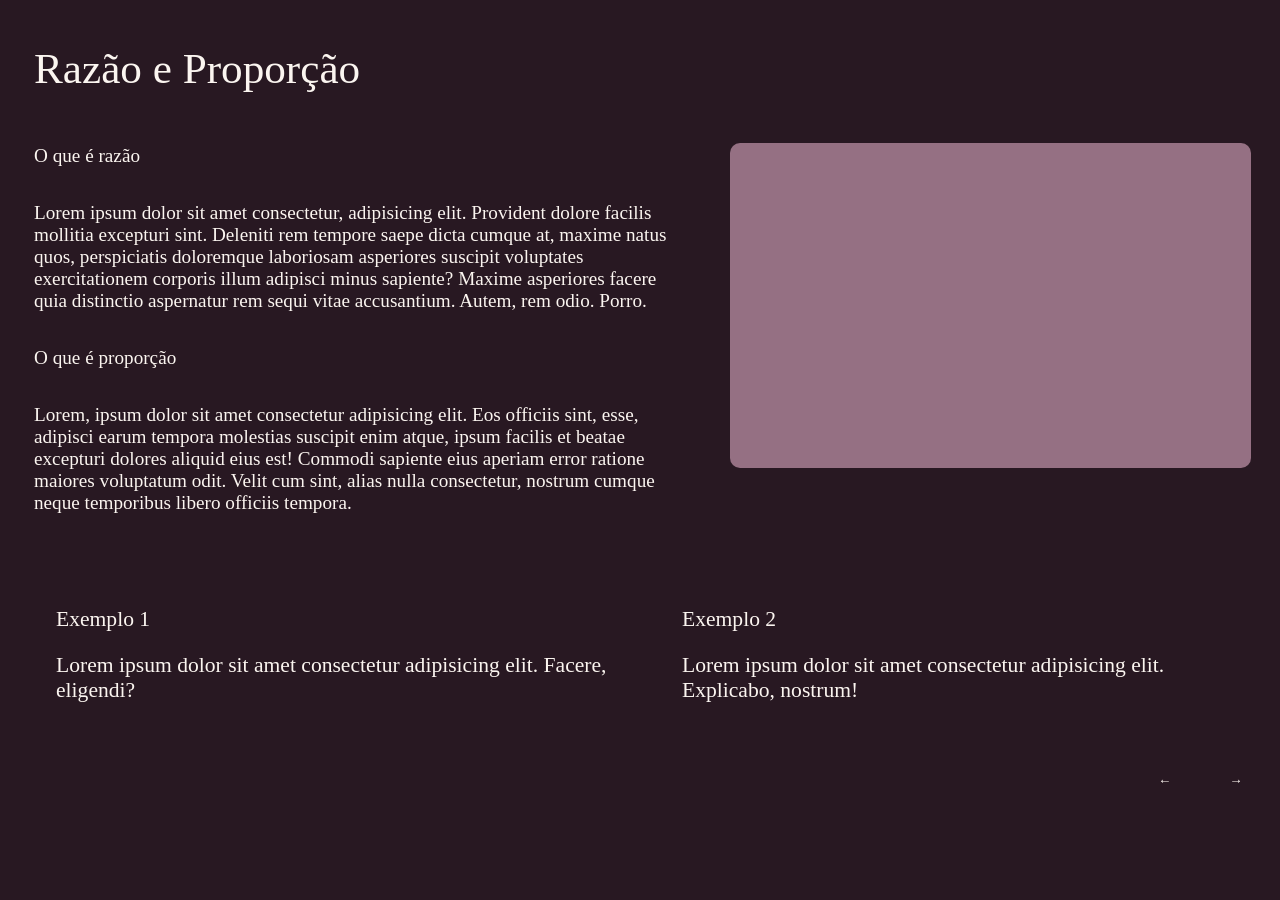
==== pag1.html @ 5d97a4cf "arrumei as margens do segundo slide" ====
<!DOCTYPE html>
<html lang="pt-br">
<head>
    <meta charset="UTF-8">
    <meta name="viewport" content="width=device-width, initial-scale=1.0">
    <title>Página 1</title>
    <link rel="stylesheet" href="style-pag1.css">
</head>
<body>
    <div class="container-all">
        <main class="main">

            <section class="container">
                <h1 class="texto" id="titulo">Razão e Proporção</h1>

                <h2 class="texto" id="subtitulo-1">O que é razão</h2>

                <p class="texto" id="razao">
                    Lorem ipsum dolor sit amet consectetur, adipisicing elit. Provident dolore facilis mollitia excepturi sint. Deleniti rem tempore saepe dicta cumque at, maxime natus quos, perspiciatis doloremque laboriosam asperiores suscipit voluptates exercitationem corporis illum adipisci minus sapiente? Maxime asperiores facere quia distinctio aspernatur rem sequi vitae accusantium. Autem, rem odio. Porro.
                </p>

                <h2 class="texto" id="substitulo-2">O que é proporção</h2>

                <p class="texto" id="razao">
                    Lorem, ipsum dolor sit amet consectetur adipisicing elit. Eos officiis sint, esse, adipisci earum tempora molestias suscipit enim atque, ipsum facilis et beatae excepturi dolores aliquid eius est! Commodi sapiente eius aperiam error ratione maiores voluptatum odit. Velit cum sint, alias nulla consectetur, nostrum cumque neque temporibus libero officiis tempora.
                </p>
            </section>

            <div class="imagem">
                
            </div>
        </main>

        <section class="exemplos">
            <div class="exemplo" id="exemplo-1">
                <p class="caixa-ex">Exemplo 1</p>

                <p class="caixa-ex">
                    Lorem ipsum dolor sit amet consectetur adipisicing elit. Facere, eligendi?
                </p>
            </div>

            <div class="exemplo" id="exemplo-2">
                <p class="caixa-ex">Exemplo 2</p>

                <p class="caixa-ex">
                    Lorem ipsum dolor sit amet consectetur adipisicing elit. Explicabo, nostrum!
                </p>
            </div>
        </section>

        <footer class="btn-container">
            <button id="esquerda">
                ←
            </button>

            <button id="direita">
                →
            </button>

        </footer>
    </div>

    <script src="script-pag1.js"></script>
</body>
</html>
---- style-pag1.css ----
:root {
    --bege: #c59c79;
    --vermelho: #48192e;
    --vinho: #281822;
    --rosa: #957083;
    --branco: #fbf5f0;
}

html, body {
    max-height: 100vh;
    height: 98vh;

    margin-left: 17px;

    background-color: var(--vinho);

    color: var(--branco);
}

.container-all {
    height: 92%;
}

.main {
    display: flex;
    flex-direction: row;
}

#titulo {
    font-size: 2.7em;
}

.texto {
    font-family: "Playfair", serif;
    font-weight: 90;
    font-optical-sizing: auto;
    font-style: normal;
    font-variation-settings:
        "wdth" 100;
    font-size: larger;
}

.container {
    display: flex;
    justify-content: flex-start;
    align-items: flex-start;
    flex-direction: column;
    width: 60%;
}

.imagem {
    background-color: var(--rosa);
    height: 325px;
    width: 600px;
    margin-top: 135px;
    margin-left: 50px;
    margin-right: 1.7%;
    border-radius: 10px;
}

.exemplos {
    display: flex;
    justify-content: center;
    flex-direction: row;
    margin-top: 50px;
    margin-right: 1.7%;
    gap: 35px;
    font-size: large;
}

.exemplo {
    border: 2px solid transparent;
    width: 50%;
    padding: 0 2px 0 20px;
    border-radius: 15px;
}

.caixa-ex {
    font-size: 1.2em;
}

#exemplo-1 {
    background:
        linear-gradient(var(--vermelho)) padding-box,
        linear-gradient(90deg, var(--bege), var(--vermelho)) border-box;
}

#exemplo-2 {
    background:
        linear-gradient(var(--vermelho)) padding-box,
        linear-gradient(90deg, var(--vermelho), var(--bege)) border-box;
}

.btn-container {
    display: flex;
    justify-content: flex-end;
    align-content: flex-end;

    margin-right: 0.3%;

    gap: 0.5%;

    margin-top: 31.5px;
}

#direita {
    height: 45px;
    width: 65px;

    color: var(--branco);

    cursor: pointer;
    border: 2px solid transparent;
    border-radius: 10px;
    background:
        linear-gradient(var(--vermelho)) padding-box,
        linear-gradient(90deg, var(--vermelho), var(--bege)) border-box;
    
    transition: 500ms;
}

#esquerda {
    height: 45px;
    width: 65px;

    color: var(--branco);

    cursor: pointer;
    border: 2px solid transparent;
    border-radius: 10px;
    background:
        linear-gradient(var(--vermelho)) padding-box,
        linear-gradient(90deg, var(--bege), var(--vermelho)) border-box;
    
    transition: 500ms;
}

#direita:hover {
    transform: scale(1.03);
    transition: 500ms;
    background:
        linear-gradient(var(--vinho)) padding-box,
        linear-gradient(90deg, var(--vermelho), var(--bege)) border-box;

}

#esquerda:hover {
    transform: scale(1.03);
    transition: 500ms;
    background:
        linear-gradient(var(--vinho)) padding-box,
        linear-gradient(90deg, var(--bege), var(--bege)) border-box;

}
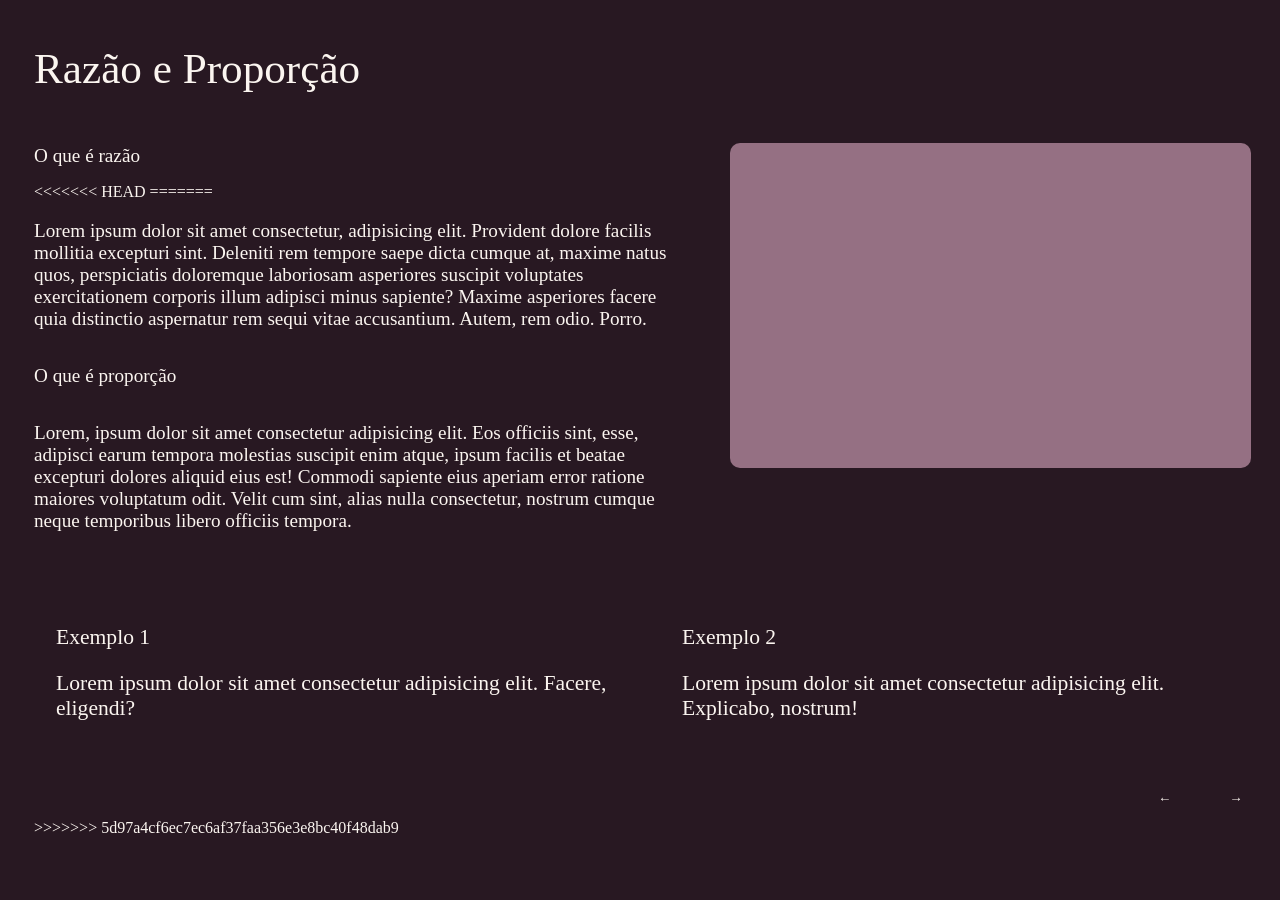
==== commit 0d07cfee: "merge com a hikk" ====
--- a/pag1.html
+++ b/pag1.html
@@ -15,6 +15,8 @@
 
                 <h2 class="texto" id="subtitulo-1">O que é razão</h2>
 
+<<<<<<< HEAD
+=======
                 <p class="texto" id="razao">
                     Lorem ipsum dolor sit amet consectetur, adipisicing elit. Provident dolore facilis mollitia excepturi sint. Deleniti rem tempore saepe dicta cumque at, maxime natus quos, perspiciatis doloremque laboriosam asperiores suscipit voluptates exercitationem corporis illum adipisci minus sapiente? Maxime asperiores facere quia distinctio aspernatur rem sequi vitae accusantium. Autem, rem odio. Porro.
                 </p>
@@ -61,6 +63,7 @@
         </footer>
     </div>
 
+>>>>>>> 5d97a4cf6ec7ec6af37faa356e3e8bc40f48dab9
     <script src="script-pag1.js"></script>
 </body>
 </html>
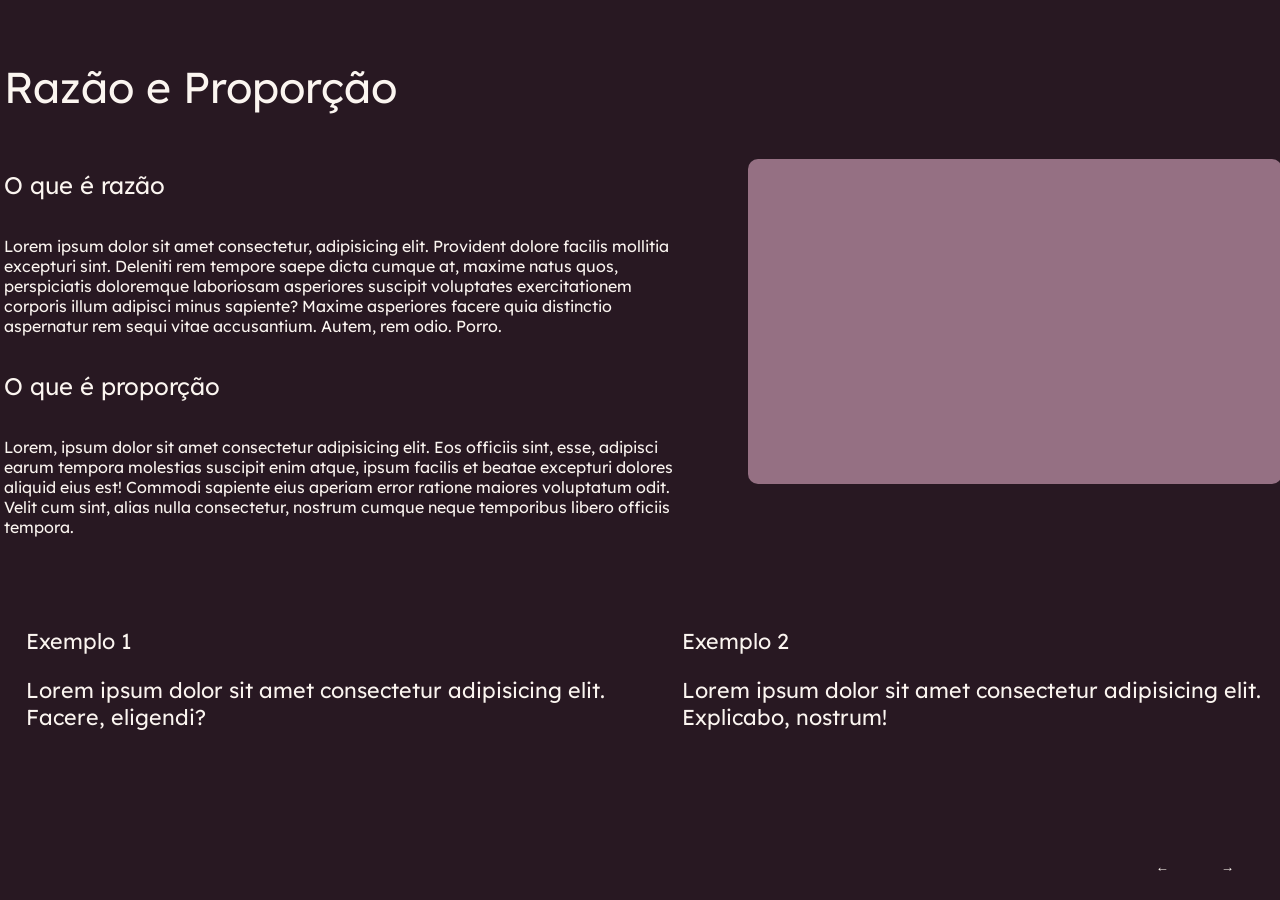
==== commit e3bf8221: "Fix: Corrigindo fonte e terminando slide 2" ====
--- a/pag1.html
+++ b/pag1.html
@@ -8,50 +8,51 @@
 </head>
 <body>
     <div class="container-all">
-        <main class="main">
 
-            <section class="container">
-                <h1 class="texto" id="titulo">Razão e Proporção</h1>
+            <div class="all">
+                <main class="main">
+                    <section class="container">
+                    <h1 class="texto" id="titulo">Razão e Proporção</h1>
 
-                <h2 class="texto" id="subtitulo-1">O que é razão</h2>
+                    <h2 class="texto" id="subtitulo-1">O que é razão</h2>
 
-<<<<<<< HEAD
-=======
-                <p class="texto" id="razao">
-                    Lorem ipsum dolor sit amet consectetur, adipisicing elit. Provident dolore facilis mollitia excepturi sint. Deleniti rem tempore saepe dicta cumque at, maxime natus quos, perspiciatis doloremque laboriosam asperiores suscipit voluptates exercitationem corporis illum adipisci minus sapiente? Maxime asperiores facere quia distinctio aspernatur rem sequi vitae accusantium. Autem, rem odio. Porro.
-                </p>
+                    <p class="texto" id="razao">
+                        Lorem ipsum dolor sit amet consectetur, adipisicing elit. Provident dolore facilis mollitia excepturi sint. Deleniti rem tempore saepe dicta cumque at, maxime natus quos, perspiciatis doloremque laboriosam asperiores suscipit voluptates exercitationem corporis illum adipisci minus sapiente? Maxime asperiores facere quia distinctio aspernatur rem sequi vitae accusantium. Autem, rem odio. Porro.
+                    </p>
 
-                <h2 class="texto" id="substitulo-2">O que é proporção</h2>
+                    <h2 class="texto" id="substitulo-2">O que é proporção</h2>
 
-                <p class="texto" id="razao">
-                    Lorem, ipsum dolor sit amet consectetur adipisicing elit. Eos officiis sint, esse, adipisci earum tempora molestias suscipit enim atque, ipsum facilis et beatae excepturi dolores aliquid eius est! Commodi sapiente eius aperiam error ratione maiores voluptatum odit. Velit cum sint, alias nulla consectetur, nostrum cumque neque temporibus libero officiis tempora.
-                </p>
-            </section>
+                    <p class="texto" id="razao">
+                        Lorem, ipsum dolor sit amet consectetur adipisicing elit. Eos officiis sint, esse, adipisci earum tempora molestias suscipit enim atque, ipsum facilis et beatae excepturi dolores aliquid eius est! Commodi sapiente eius aperiam error ratione maiores voluptatum odit. Velit cum sint, alias nulla consectetur, nostrum cumque neque temporibus libero officiis tempora.
+                    </p>
+                    </section>
 
-            <div class="imagem">
+                    <div class="imagem">
+                        
+                    </div>
+                </main>
+
+                <section class="exemplos">
+                    <div class="exemplo" id="exemplo-1">
+                        <p class="caixa-ex">Exemplo 1</p>
+
+                        <p class="caixa-ex">
+                            Lorem ipsum dolor sit amet consectetur adipisicing elit. Facere, eligendi?
+                        </p>
+                    </div>
+
+                    <div class="exemplo" id="exemplo-2">
+                        <p class="caixa-ex">Exemplo 2</p>
+
+                        <p class="caixa-ex">
+                            Lorem ipsum dolor sit amet consectetur adipisicing elit. Explicabo, nostrum!
+                        </p>
+                    </div>
+                </section>
+            </div>
                 
-            </div>
-        </main>
-
-        <section class="exemplos">
-            <div class="exemplo" id="exemplo-1">
-                <p class="caixa-ex">Exemplo 1</p>
-
-                <p class="caixa-ex">
-                    Lorem ipsum dolor sit amet consectetur adipisicing elit. Facere, eligendi?
-                </p>
-            </div>
-
-            <div class="exemplo" id="exemplo-2">
-                <p class="caixa-ex">Exemplo 2</p>
-
-                <p class="caixa-ex">
-                    Lorem ipsum dolor sit amet consectetur adipisicing elit. Explicabo, nostrum!
-                </p>
-            </div>
-        </section>
-
-        <footer class="btn-container">
+    </div>
+    <footer class="btn-container">
             <button id="esquerda">
                 ←
             </button>
@@ -60,10 +61,8 @@
                 →
             </button>
 
-        </footer>
-    </div>
+    </footer>
 
->>>>>>> 5d97a4cf6ec7ec6af37faa356e3e8bc40f48dab9
     <script src="script-pag1.js"></script>
 </body>
 </html>
--- a/style-pag1.css
+++ b/style-pag1.css
@@ -1,3 +1,5 @@
+@import url('https://fonts.googleapis.com/css2?family=Fredoka:wght@300..700&family=Lexend:wght@100..900&family=Nunito+Sans:ital,opsz,wght@0,6..12,200..1000;1,6..12,200..1000&display=swap');
+
 :root {
     --bege: #c59c79;
     --vermelho: #48192e;
@@ -6,19 +8,34 @@
     --branco: #fbf5f0;
 }
 
+*{
+  font-family: "Lexend", sans-serif;
+  font-optical-sizing: auto;
+  font-style: normal;
+  font-weight: 370;
+}
+
 html, body {
     max-height: 100vh;
-    height: 98vh;
-
-    margin-left: 17px;
-
+    height: 100vh;
     background-color: var(--vinho);
-
     color: var(--branco);
+    margin: 0;
 }
 
 .container-all {
     height: 92%;
+}
+
+.all {
+    position: relative;
+    height: 92%;
+    margin: 0 auto;
+    justify-content: center;
+    border: 4px solid transparent;
+    border-radius: 15px;
+    width: 1300px;
+    padding-top: 20px;
 }
 
 .main {
@@ -30,15 +47,6 @@
     font-size: 2.7em;
 }
 
-.texto {
-    font-family: "Playfair", serif;
-    font-weight: 90;
-    font-optical-sizing: auto;
-    font-style: normal;
-    font-variation-settings:
-        "wdth" 100;
-    font-size: larger;
-}
 
 .container {
     display: flex;
@@ -95,26 +103,23 @@
     display: flex;
     justify-content: flex-end;
     align-content: flex-end;
-
-    margin-right: 0.3%;
-
+    margin-right: 0.8%;
     gap: 0.5%;
-
-    margin-top: 31.5px;
+    position: fixed;
+    bottom: 10px;
+    right: 10px;
 }
 
 #direita {
     height: 45px;
     width: 65px;
-
     color: var(--branco);
-
     cursor: pointer;
     border: 2px solid transparent;
     border-radius: 10px;
     background:
-        linear-gradient(var(--vermelho)) padding-box,
-        linear-gradient(90deg, var(--vermelho), var(--bege)) border-box;
+    linear-gradient(var(--vermelho)) padding-box,
+    linear-gradient(90deg, var(--vermelho), var(--bege)) border-box;
     
     transition: 500ms;
 }
@@ -122,16 +127,13 @@
 #esquerda {
     height: 45px;
     width: 65px;
-
     color: var(--branco);
-
     cursor: pointer;
     border: 2px solid transparent;
     border-radius: 10px;
     background:
-        linear-gradient(var(--vermelho)) padding-box,
-        linear-gradient(90deg, var(--bege), var(--vermelho)) border-box;
-    
+    linear-gradient(var(--vermelho)) padding-box,
+    linear-gradient(90deg, var(--bege), var(--vermelho)) border-box;
     transition: 500ms;
 }
 
@@ -139,16 +141,14 @@
     transform: scale(1.03);
     transition: 500ms;
     background:
-        linear-gradient(var(--vinho)) padding-box,
-        linear-gradient(90deg, var(--vermelho), var(--bege)) border-box;
-
+    linear-gradient(var(--vinho)) padding-box,
+    linear-gradient(90deg, var(--vermelho), var(--bege)) border-box;
 }
 
 #esquerda:hover {
     transform: scale(1.03);
     transition: 500ms;
     background:
-        linear-gradient(var(--vinho)) padding-box,
-        linear-gradient(90deg, var(--bege), var(--bege)) border-box;
-
+    linear-gradient(var(--vinho)) padding-box,
+    linear-gradient(90deg, var(--bege), var(--bege)) border-box;
 }
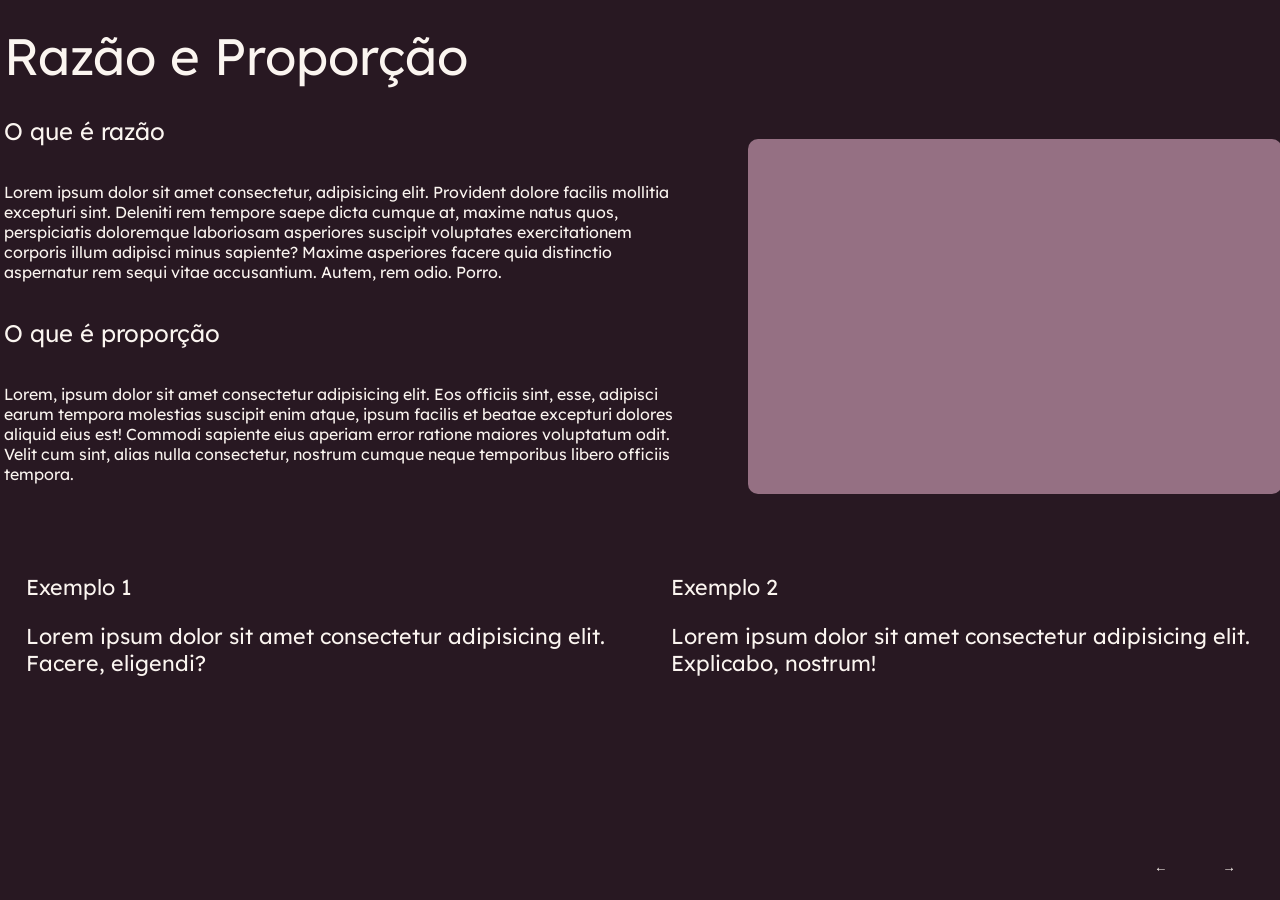
==== commit 6698b8bd: "arrumei uns padding, gap e botei umas animacao mas n sei se curti" ====
--- a/pag1.html
+++ b/pag1.html
@@ -12,19 +12,19 @@
             <div class="all">
                 <main class="main">
                     <section class="container">
-                    <h1 class="texto" id="titulo">Razão e Proporção</h1>
+                        <h1 class="texto" id="titulo">Razão e Proporção</h1>
 
-                    <h2 class="texto" id="subtitulo-1">O que é razão</h2>
+                        <h2 class="texto" id="subtitulo-1">O que é razão</h2>
 
-                    <p class="texto" id="razao">
-                        Lorem ipsum dolor sit amet consectetur, adipisicing elit. Provident dolore facilis mollitia excepturi sint. Deleniti rem tempore saepe dicta cumque at, maxime natus quos, perspiciatis doloremque laboriosam asperiores suscipit voluptates exercitationem corporis illum adipisci minus sapiente? Maxime asperiores facere quia distinctio aspernatur rem sequi vitae accusantium. Autem, rem odio. Porro.
-                    </p>
+                        <p class="texto" id="razao">
+                            Lorem ipsum dolor sit amet consectetur, adipisicing elit. Provident dolore facilis mollitia excepturi sint. Deleniti rem tempore saepe dicta cumque at, maxime natus quos, perspiciatis doloremque laboriosam asperiores suscipit voluptates exercitationem corporis illum adipisci minus sapiente? Maxime asperiores facere quia distinctio aspernatur rem sequi vitae accusantium. Autem, rem odio. Porro.
+                        </p>
 
-                    <h2 class="texto" id="substitulo-2">O que é proporção</h2>
+                        <h2 class="texto" id="subtitulo-2">O que é proporção</h2>
 
-                    <p class="texto" id="razao">
-                        Lorem, ipsum dolor sit amet consectetur adipisicing elit. Eos officiis sint, esse, adipisci earum tempora molestias suscipit enim atque, ipsum facilis et beatae excepturi dolores aliquid eius est! Commodi sapiente eius aperiam error ratione maiores voluptatum odit. Velit cum sint, alias nulla consectetur, nostrum cumque neque temporibus libero officiis tempora.
-                    </p>
+                        <p class="texto" id="proporcao">
+                            Lorem, ipsum dolor sit amet consectetur adipisicing elit. Eos officiis sint, esse, adipisci earum tempora molestias suscipit enim atque, ipsum facilis et beatae excepturi dolores aliquid eius est! Commodi sapiente eius aperiam error ratione maiores voluptatum odit. Velit cum sint, alias nulla consectetur, nostrum cumque neque temporibus libero officiis tempora.
+                        </p>
                     </section>
 
                     <div class="imagem">
--- a/style-pag1.css
+++ b/style-pag1.css
@@ -44,9 +44,33 @@
 }
 
 #titulo {
-    font-size: 2.7em;
+    font-size: 3.2em;
+    margin-top: 0;
+    margin-bottom: 8px;
+
+    opacity: 0;
+    animation: fade-in 400ms 0.2s ease-in 1 normal forwards;
 }
 
+#subtitulo-1 {
+    opacity: 0;
+    animation: fade-in 400ms 0.35s ease-in 1 normal forwards;
+}
+
+#razao {
+    opacity: 0;
+    animation: fade-in 400ms 0.5s ease-in 1 normal forwards;
+}
+
+#subtitulo-2 {
+    opacity: 0;
+    animation: fade-in 400ms 0.65s ease-in 1 normal forwards;
+}
+
+#proporcao {
+    opacity: 0;
+    animation: fade-in 400ms 0.8s ease-in 1 normal forwards;
+}
 
 .container {
     display: flex;
@@ -58,12 +82,15 @@
 
 .imagem {
     background-color: var(--rosa);
-    height: 325px;
+    height: 355px;
     width: 600px;
-    margin-top: 135px;
+    margin-top: 115px;
     margin-left: 50px;
     margin-right: 1.7%;
     border-radius: 10px;
+
+    opacity: 0;
+    animation: fade-in 400ms 0.95s ease-in 1 normal forwards;
 }
 
 .exemplos {
@@ -72,7 +99,7 @@
     flex-direction: row;
     margin-top: 50px;
     margin-right: 1.7%;
-    gap: 35px;
+    gap: 1%;
     font-size: large;
 }
 
@@ -91,12 +118,18 @@
     background:
         linear-gradient(var(--vermelho)) padding-box,
         linear-gradient(90deg, var(--bege), var(--vermelho)) border-box;
+    
+    opacity: 0;
+    animation: fade-in 400ms 1.1s ease-in 1 normal forwards;
 }
 
 #exemplo-2 {
     background:
         linear-gradient(var(--vermelho)) padding-box,
         linear-gradient(90deg, var(--vermelho), var(--bege)) border-box;
+    
+    opacity: 0;
+    animation: fade-in 400ms 1.25s ease-in 1 normal forwards;
 }
 
 .btn-container {
@@ -104,7 +137,7 @@
     justify-content: flex-end;
     align-content: flex-end;
     margin-right: 0.8%;
-    gap: 0.5%;
+    gap: 5%;
     position: fixed;
     bottom: 10px;
     right: 10px;
@@ -151,4 +184,13 @@
     background:
     linear-gradient(var(--vinho)) padding-box,
     linear-gradient(90deg, var(--bege), var(--bege)) border-box;
+}
+
+@keyframes fade-in {
+    0% {
+        opacity: 0;
+    }
+    100% {
+        opacity: 100%;
+    }
 }
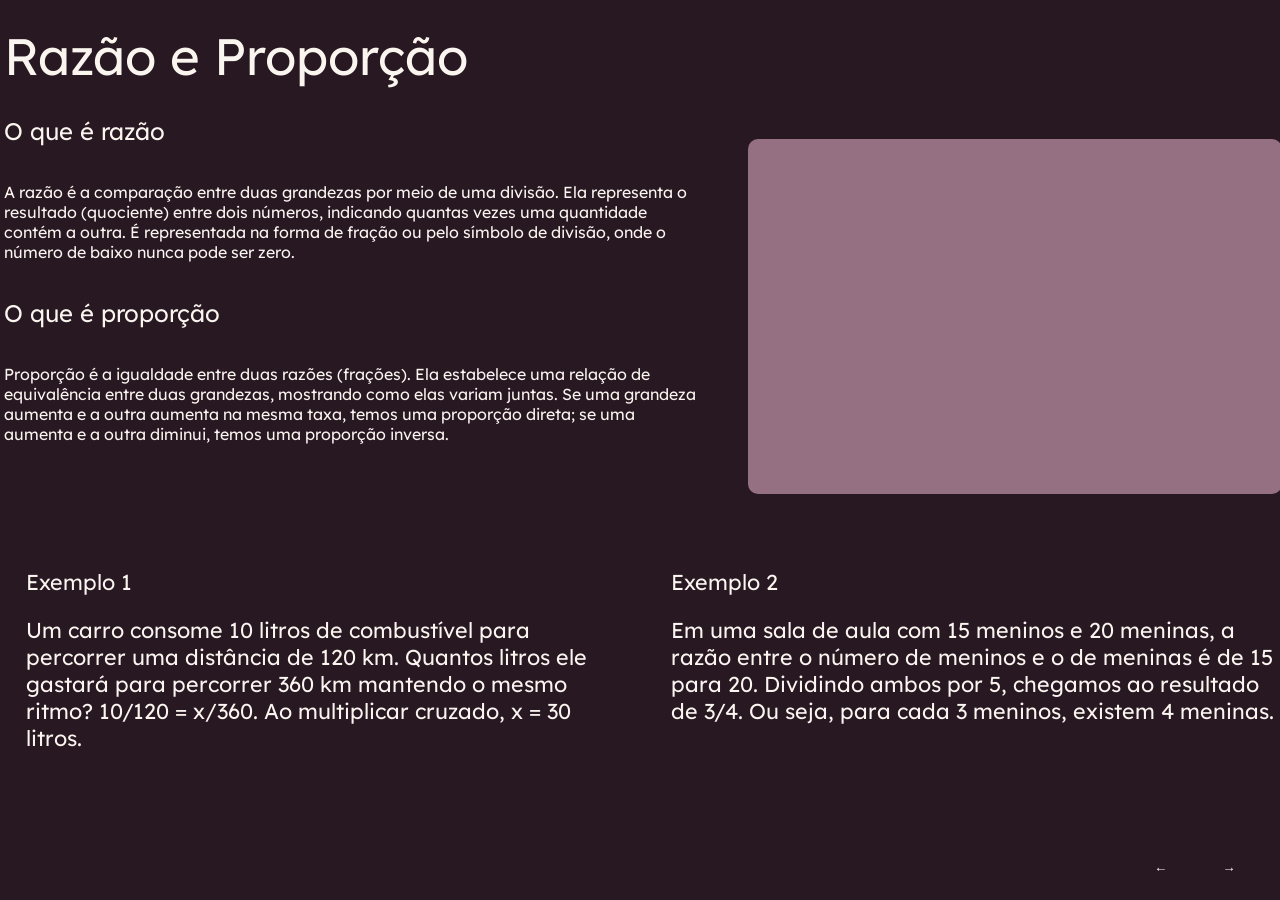
==== commit 9d56d545: "info da pag1" ====
--- a/pag1.html
+++ b/pag1.html
@@ -17,13 +17,13 @@
                         <h2 class="texto" id="subtitulo-1">O que é razão</h2>
 
                         <p class="texto" id="razao">
-                            Lorem ipsum dolor sit amet consectetur, adipisicing elit. Provident dolore facilis mollitia excepturi sint. Deleniti rem tempore saepe dicta cumque at, maxime natus quos, perspiciatis doloremque laboriosam asperiores suscipit voluptates exercitationem corporis illum adipisci minus sapiente? Maxime asperiores facere quia distinctio aspernatur rem sequi vitae accusantium. Autem, rem odio. Porro.
+                            A razão é a comparação entre duas grandezas por meio de uma divisão. Ela representa o resultado (quociente) entre dois números, indicando quantas vezes uma quantidade contém a outra. É representada na forma de fração ou pelo símbolo de divisão, onde o número de baixo nunca pode ser zero. 
                         </p>
-
+                        
                         <h2 class="texto" id="subtitulo-2">O que é proporção</h2>
 
                         <p class="texto" id="proporcao">
-                            Lorem, ipsum dolor sit amet consectetur adipisicing elit. Eos officiis sint, esse, adipisci earum tempora molestias suscipit enim atque, ipsum facilis et beatae excepturi dolores aliquid eius est! Commodi sapiente eius aperiam error ratione maiores voluptatum odit. Velit cum sint, alias nulla consectetur, nostrum cumque neque temporibus libero officiis tempora.
+                            Proporção é a igualdade entre duas razões (frações). Ela estabelece uma relação de equivalência entre duas grandezas, mostrando como elas variam juntas. Se uma grandeza aumenta e a outra aumenta na mesma taxa, temos uma proporção direta; se uma aumenta e a outra diminui, temos uma proporção inversa. 
                         </p>
                     </section>
 
@@ -37,7 +37,7 @@
                         <p class="caixa-ex">Exemplo 1</p>
 
                         <p class="caixa-ex">
-                            Lorem ipsum dolor sit amet consectetur adipisicing elit. Facere, eligendi?
+                            Um carro consome 10 litros de combustível para percorrer uma distância de 120 km. Quantos litros ele gastará para percorrer 360 km mantendo o mesmo ritmo? 10/120 = x/360. Ao multiplicar cruzado, x = 30 litros.
                         </p>
                     </div>
 
@@ -45,7 +45,7 @@
                         <p class="caixa-ex">Exemplo 2</p>
 
                         <p class="caixa-ex">
-                            Lorem ipsum dolor sit amet consectetur adipisicing elit. Explicabo, nostrum!
+                            Em uma sala de aula com 15 meninos e 20 meninas, a razão entre o número de meninos e o de meninas é de 15 para 20. Dividindo ambos por 5, chegamos ao resultado de 3/4. Ou seja, para cada 3 meninos, existem 4 meninas.
                         </p>
                     </div>
                 </section>
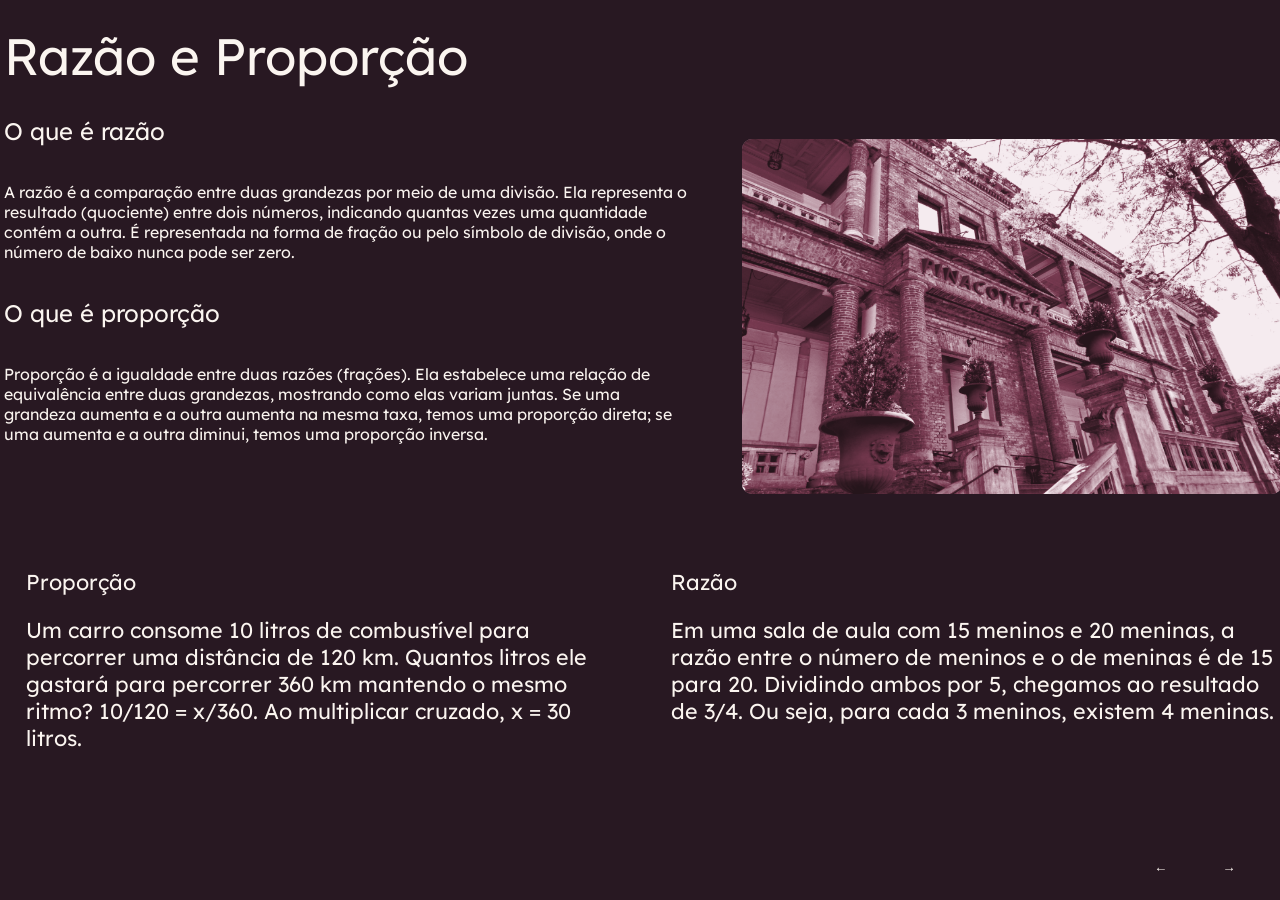
==== commit 73a5c612: "minhas alteraçoesx" ====
--- a/pag1.html
+++ b/pag1.html
@@ -28,13 +28,13 @@
                     </section>
 
                     <div class="imagem">
-                        
+                        <img src="/img/img2.png" alt="" class="imagemx">
                     </div>
                 </main>
 
                 <section class="exemplos">
                     <div class="exemplo" id="exemplo-1">
-                        <p class="caixa-ex">Exemplo 1</p>
+                        <p class="caixa-ex">Proporção</p>
 
                         <p class="caixa-ex">
                             Um carro consome 10 litros de combustível para percorrer uma distância de 120 km. Quantos litros ele gastará para percorrer 360 km mantendo o mesmo ritmo? 10/120 = x/360. Ao multiplicar cruzado, x = 30 litros.
@@ -42,7 +42,7 @@
                     </div>
 
                     <div class="exemplo" id="exemplo-2">
-                        <p class="caixa-ex">Exemplo 2</p>
+                        <p class="caixa-ex">Razão</p>
 
                         <p class="caixa-ex">
                             Em uma sala de aula com 15 meninos e 20 meninas, a razão entre o número de meninos e o de meninas é de 15 para 20. Dividindo ambos por 5, chegamos ao resultado de 3/4. Ou seja, para cada 3 meninos, existem 4 meninas.
--- a/style-pag1.css
+++ b/style-pag1.css
@@ -93,6 +93,12 @@
     animation: fade-in 400ms 0.95s ease-in 1 normal forwards;
 }
 
+.imagemx{
+    width: 540px;
+    height: 355px;
+    border-radius: 10px;
+}
+
 .exemplos {
     display: flex;
     justify-content: center;
